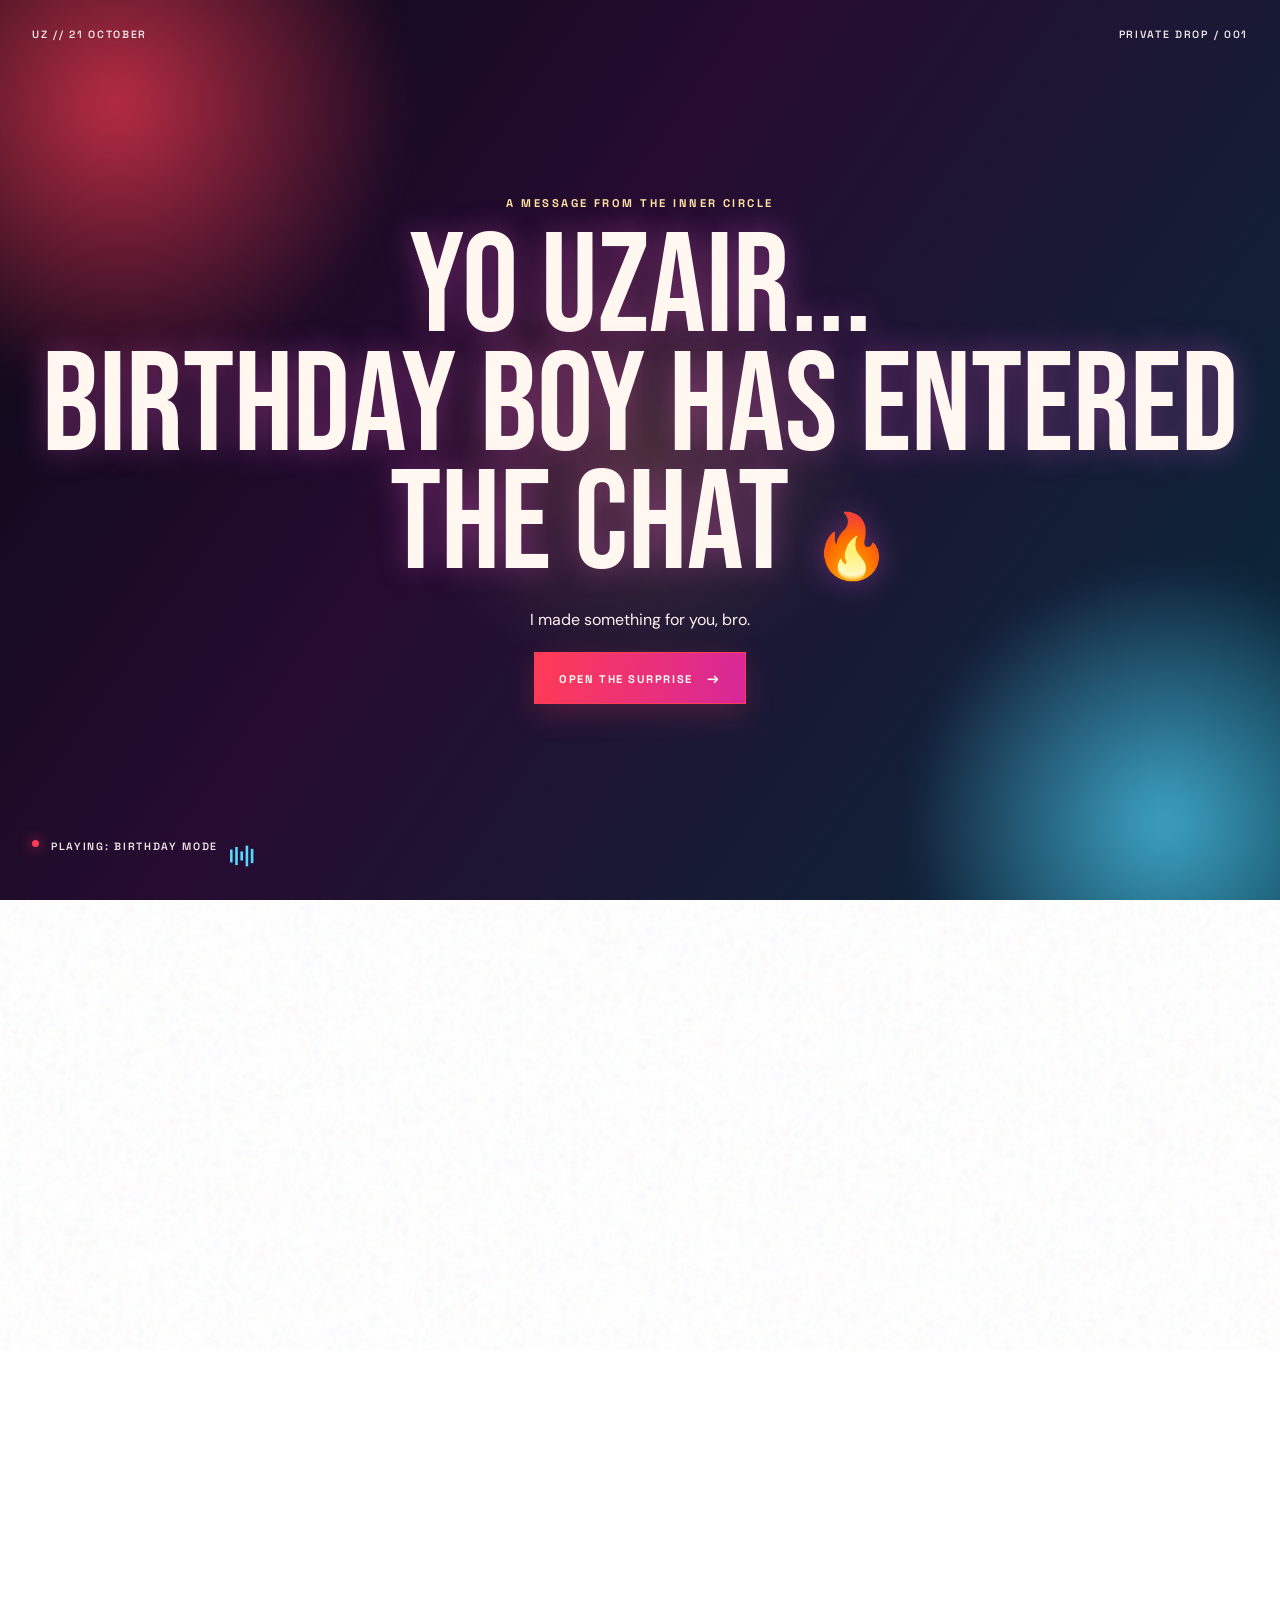
==== index.html @ afe07622 "Add files via upload" ====
<!doctype html>
<html lang="en">
<head>
  <meta charset="UTF-8" />
  <meta name="viewport" content="width=device-width, initial-scale=1.0" />
  <meta name="theme-color" content="#09090b" />
  <meta name="description" content="A cinematic birthday surprise for Uzair, made by his bro." />
  <title>UZair // Birthday Mode</title>
  <link rel="preconnect" href="https://fonts.googleapis.com" />
  <link rel="preconnect" href="https://fonts.gstatic.com" crossorigin />
  <link href="https://fonts.googleapis.com/css2?family=Bebas+Neue&family=DM+Sans:wght@400;500;700&family=Space+Grotesk:wght@500;600;700&display=swap" rel="stylesheet" />
  <link rel="stylesheet" href="style.css" />
  <script src="script.js" defer></script>
</head>
<body>
  <div class="grain" aria-hidden="true"></div>
  <div class="cursor-glow" aria-hidden="true"></div>

  <div class="opening" id="opening" role="dialog" aria-label="Birthday surprise intro">
    <div class="opening-bg"></div>
    <div class="opening-top"><span>UZ // 21 OCTOBER</span><span>PRIVATE DROP / 001</span></div>
    <div class="opening-content">
      <p class="eyebrow reveal-in">A MESSAGE FROM THE INNER CIRCLE</p>
      <div class="opening-copy">
        <p class="intro-line" id="introLine">YO UZAIR...</p>
        <p class="intro-line hidden-intro" id="introLineTwo">BIRTHDAY BOY HAS ENTERED THE CHAT <span>🔥</span></p>
        <p class="intro-sub hidden-intro" id="introSub">I made something for you, bro.</p>
      </div>
      <button class="primary-button hidden-intro" id="openSurprise">OPEN THE SURPRISE <span>→</span></button>
    </div>
    <div class="opening-player"><span class="player-dot"></span><span>PLAYING: BIRTHDAY MODE</span><span class="equalizer mini" aria-hidden="true"><i></i><i></i><i></i><i></i><i></i></span></div>
  </div>

  <main class="site-shell" id="mainContent" aria-hidden="true">
    <nav class="nav container">
      <a class="wordmark" href="#top">UZ<span>.</span></a>
      <div class="nav-meta"><span class="status-dot"></span> BIRTHDAY MODE <span class="nav-divider"></span> 21 OCTOBER</div>
      <button class="nav-jump" data-scroll="#music" aria-label="Jump to music player">LISTEN <span>↘</span></button>
    </nav>

    <header class="hero container" id="top">
      <div class="hero-copy reveal">
        <p class="eyebrow">THE MAIN CHARACTER'S DAY / 21 OCTOBER</p>
        <h1>HAPPY BIRTHDAY,<br /><em>UZAIR</em> <span>🥂🔥</span></h1>
        <p class="hero-sub">Another year older... but still the same <strong>pagal bro</strong> 😂</p>
        <div class="hero-actions">
          <button class="primary-button" id="turnUp">TURN UP THE VOLUME <span>↗</span></button>
          <span class="micro-copy">Press play. Volume up. Regrets down.</span>
        </div>
      </div>
      <div class="hero-stage reveal reveal-delay" aria-label="Animated birthday cake">
        <div class="stage-ring ring-one"></div><div class="stage-ring ring-two"></div>
        <div class="stage-label">BIRTHDAY<br />BOY<br /><span>///</span></div>
        <div class="cake-wrap">
          <div class="flame flame-a"></div><div class="flame flame-b"></div><div class="flame flame-c"></div>
          <div class="candle candle-a"></div><div class="candle candle-b"></div><div class="candle candle-c"></div>
          <div class="cake-top"></div><div class="cake-icing"></div><div class="cake-body"><span></span><span></span><span></span></div><div class="cake-plate"></div>
        </div>
        <div class="spark spark-one">✦</div><div class="spark spark-two">✦</div><div class="spark spark-three">✦</div>
      </div>
    </header>

    <section class="section player-section container" id="music">
      <div class="section-kicker reveal"><span>01</span><span>UZAIR'S WORLD</span><span class="rule"></span><span>NOW PLAYING</span></div>
      <div class="player glass reveal reveal-delay">
        <div class="album-art"><div class="album-grid"></div><span>UZ</span><small>BDAY / 001</small></div>
        <div class="track-info"><p class="track-status"><span class="status-dot"></span> NOW PLAYING</p><h2 id="trackTitle">Birthday Mode <span>🔥</span></h2><p>for the loudest bro in the room</p><div class="progress-row"><span id="currentTime">0:00</span><input id="progress" type="range" min="0" max="100" value="0" aria-label="Song progress" /><span id="duration">0:00</span></div></div>
        <div class="player-controls"><button class="round-button" id="playButton" aria-label="Play birthday music">▶</button><button class="icon-button" id="muteButton" aria-label="Mute music">VOL</button><div class="equalizer" id="equalizer" aria-hidden="true"><i></i><i></i><i></i><i></i><i></i><i></i><i></i></div></div>
      </div>
      <label class="track-picker reveal" for="trackSelect">SELECT TRACK <select id="trackSelect"><option value="birthday.mp3">Birthday Mode 🔥</option><option value="track-1.mp3">52 Bars</option><option value="track-2.mp3">Wavy</option><option value="track-3.mp3">Jackpot</option><option value="track-4.mp3">Arhe So Jhde</option></select></label>
      <p class="player-note reveal">Bro has two moods: music ON and music LOUDER. 😂</p>
      <audio id="birthdayAudio" preload="metadata"><source src="assets/birthday.mp3" type="audio/mpeg" /></audio>
    </section>

    <section class="section archives-section container" id="archives">
      <div class="section-heading reveal"><div><p class="eyebrow">THE PHOTO DUMP / NO CONTEXT REQUIRED</p><h2>THE BRO ARCHIVES <span>📸</span></h2></div><p class="section-note">Six frames. A suspicious amount of evidence.</p></div>
      <div class="archive-grid">
        <figure class="memory-card reveal"><img src="assets/797887210_1075705141990475_1536160417823466040_n.jpg" alt="Uzair memory photo 1" /><figcaption><span>01</span>Certified Bakchodi 😂</figcaption></figure>
        <figure class="memory-card reveal reveal-delay"><img src="assets/811056234_834470816424884_3466537040000252427_n.jpg" alt="Uzair memory photo 2" /><figcaption><span>02</span>Bro thought this was a good idea 💀</figcaption></figure>
        <figure class="memory-card reveal"><img src="assets/811615844_1088330470822394_4757257316403194110_n.jpg" alt="Uzair memory photo 3" /><figcaption><span>03</span>The memories nobody needs to know about.</figcaption></figure>
        <figure class="memory-card reveal reveal-delay"><img src="assets/813633854_28337633935900832_3315130323208389728_n.jpg" alt="Uzair memory photo 4" /><figcaption><span>04</span>Same idiots, different day.</figcaption></figure>
        <figure class="memory-card reveal"><img src="assets/815037928_2015166029137957_7715391470375047494_n.jpg" alt="Uzair memory photo 5" /><figcaption><span>05</span>Too much madness in one picture 🔥</figcaption></figure>
        <figure class="memory-card reveal reveal-delay"><img src="assets/817985139_28220208137589061_4408909526905555126_n.jpg" alt="Uzair memory photo 6" /><figcaption><span>06</span>One for the archives.</figcaption></figure>
      </div>
    </section>

    <section class="section message-section container">
      <div class="message-mark">“</div><div class="message-copy reveal"><p class="eyebrow">FROM THE OTHER IDIOT</p><h2>A MESSAGE<br /><em>FROM YOUR BRO</em></h2><div class="typewriter" id="typewriter" aria-live="polite"></div><p class="signature">— your bro, always ❤️🔥</p></div>
    </section>

    <section class="section starter-section container">
      <div class="section-heading reveal"><div><p class="eyebrow">LOADING PERSONALITY PROFILE...</p><h2>UZAIR STARTER PACK <span>💀</span></h2></div><p class="section-note">Tap the cards. We ran the diagnostics.</p></div>
      <div class="starter-grid">
        <button class="starter-card reveal" data-card-message="The aux is legally his now."><span>🎧</span><strong>Music 24/7</strong><small>tap for diagnosis</small></button>
        <button class="starter-card reveal reveal-delay" data-card-message="No situation has ever been too serious."><span>😂</span><strong>Unlimited Bakchodi</strong><small>tap for diagnosis</small></button>
        <button class="starter-card reveal" data-card-message="Certified main character behaviour."><span>🔥</span><strong>Aujla Mode Activated</strong><small>tap for diagnosis</small></button>
        <button class="starter-card reveal reveal-delay" data-card-message="Chill is currently unavailable."><span>😎</span><strong>Zero Chill</strong><small>tap for diagnosis</small></button>
        <button class="starter-card reveal" data-card-message="A balanced diet is a future problem."><span>🍕</span><strong>Food = Priority</strong><small>tap for diagnosis</small></button>
        <button class="starter-card reveal reveal-delay" data-card-message="Feature not found. Try again never."><span>💀</span><strong>Common Sense = Optional</strong><small>tap for diagnosis</small></button>
      </div>
      <div class="diagnostic" id="diagnostic">SELECT A TRAIT TO RUN DIAGNOSTICS <span>↗</span></div>
    </section>

    <section class="section timeline-section container">
      <div class="section-heading reveal"><div><p class="eyebrow">THE UNOFFICIAL DOCUMENTARY</p><h2>FROM DAY ONE<br /><em>TO FOREVER</em> 🤝</h2></div></div>
      <div class="timeline">
        <article class="timeline-item reveal"><span class="timeline-number">01</span><div><p>DAY ONE</p><h3>How this madness started...</h3></div></article>
        <article class="timeline-item reveal"><span class="timeline-number">02</span><div><p>THE FIRST CRAZY MEMORY</p><h3>Things were never normal after this.</h3></div></article>
        <article class="timeline-item reveal"><span class="timeline-number">03</span><div><p>THE LEGENDARY MOMENTS</p><h3>Too many to count.</h3></div></article>
        <article class="timeline-item reveal"><span class="timeline-number">04</span><div><p>THE BRO CODE</p><h3>Trust. Loyalty. Bakchodi.</h3></div></article>
        <article class="timeline-item timeline-today reveal"><span class="timeline-number">05</span><div><p>TODAY / 21 OCTOBER</p><h3>HAPPY BIRTHDAY UZAIR 🎂🔥</h3></div></article>
      </div>
    </section>

    <section class="secret-section container reveal"><div class="secret-copy"><p class="eyebrow">CLASSIFIED / FOR UZAIR ONLY</p><h2>Bro... there's<br /><em>one more thing</em> 👀</h2><button class="outline-button" id="secretButton">UNLOCK THE FILE <span>→</span></button></div><div class="secret-stamp">TOP<br />SECRET</div></section>

    <section class="section final-section container" id="finale">
      <p class="eyebrow reveal">THE LAST TRACK / MAKE IT COUNT</p><h2 class="reveal">MAKE A WISH,<br /><em>BRO</em> 🎂</h2>
      <div class="final-cake-area reveal reveal-delay"><div class="final-cake"><div class="final-flames"><i></i><i></i><i></i></div><div class="final-candles"><i></i><i></i><i></i></div><div class="icing-line"></div><div class="final-cake-body"></div><div class="final-plate"></div></div></div>
      <button class="primary-button blow-button reveal" id="blowButton">BLOW OUT THE CANDLES <span>🕯️</span></button>
      <div class="final-message" id="finalMessage"><p class="eyebrow">THE FINAL VERDICT IS IN</p><h3>HAPPY BIRTHDAY UZAIR <span>🔥🥂</span></h3><p>STAY REAL. STAY CRAZY. KEEP WINNING. 🤝</p><small>— FROM YOUR BRO ❤️</small></div>
    </section>

    <footer class="footer container"><span>MADE WITH MAXIMUM BRO-CODE ENERGY</span><span>UZ // 2026</span></footer>
  </main>

  <div class="secret-modal" id="secretModal" aria-hidden="true"><div class="modal-panel"><button class="modal-close" id="closeModal" aria-label="Close">×</button><p class="eyebrow">MESSAGE DECRYPTED</p><h2>NO MATTER HOW OLD WE GET...</h2><h3>THE BAKCHODI IS NEVER ENDING. 😂🔥</h3><p>HAPPY BIRTHDAY, UZAIR ❤️</p></div></div>
  <div class="toast" id="toast" role="status"></div>
</body>
</html>
---- style.css ----
.site-shell{visibility:hidden}.site-shell.is-live{visibility:visible}.reveal{opacity:0;transform:translateY(28px);transition:opacity .8s,transform .8s}.reveal.in-view{opacity:1;transform:none}.reveal-delay{transition-delay:.16s}
:root{--bg:#09090f;--panel:rgba(20,18,31,.72);--ink:#fff7f0;--muted:#b9afbc;--red:#ff3b55;--pink:#ff5fd7;--cyan:#53d8ff;--gold:#ffc857;--line:rgba(255,255,255,.16);--display:'Bebas Neue',Impact,sans-serif;--wide:'Space Grotesk',Arial,sans-serif;--sans:'DM Sans',Arial,sans-serif}*{box-sizing:border-box}html{scroll-behavior:smooth}body{margin:0;min-height:100vh;overflow-x:hidden;color:var(--ink);font-family:var(--sans);line-height:1.5;background:radial-gradient(circle at 8% 12%,rgba(255,59,85,.42),transparent 25%),radial-gradient(circle at 88% 10%,rgba(83,216,255,.34),transparent 24%),radial-gradient(circle at 75% 58%,rgba(255,95,215,.28),transparent 25%),radial-gradient(circle at 20% 88%,rgba(255,200,87,.22),transparent 23%),linear-gradient(125deg,#080812,#170b20 42%,#061a27 100%);background-attachment:fixed}body:after{content:"";position:fixed;inset:0;z-index:-1;pointer-events:none;background:linear-gradient(115deg,transparent 0 35%,rgba(255,255,255,.025) 35.1% 35.3%,transparent 35.4% 68%,rgba(255,255,255,.03) 68.1% 68.3%,transparent 68.4%);mix-blend-mode:screen}.grain{position:fixed;inset:-50%;z-index:30;pointer-events:none;opacity:.06;background-image:url("data:image/svg+xml,%3Csvg xmlns='http://www.w3.org/2000/svg' viewBox='0 0 180 180'%3E%3Cfilter id='n'%3E%3CfeTurbulence baseFrequency='.9' numOctaves='4' stitchTiles='stitch'/%3E%3C/filter%3E%3Crect width='100%25' height='100%25' filter='url(%23n)'/%3E%3C/svg%3E");animation:grain .2s steps(2) infinite}.cursor-glow{position:fixed;z-index:0;width:280px;height:280px;border-radius:50%;pointer-events:none;transform:translate(-50%,-50%);background:rgba(255,59,85,.14);filter:blur(65px)}a{color:inherit;text-decoration:none}button{font:inherit;color:inherit;cursor:pointer}.container{width:min(1160px,calc(100% - 64px));margin:auto}.opening{position:fixed;inset:0;z-index:100;display:grid;place-items:center;overflow:hidden;background:linear-gradient(125deg,#090914,#260c31 42%,#062b3b)}.opening:before,.opening:after{content:"";position:absolute;border-radius:50%;filter:blur(15px);opacity:.7}.opening:before{width:48vw;height:48vw;left:-15vw;top:-16vw;background:radial-gradient(circle,#ff3b55,transparent 68%);animation:drift 7s ease-in-out infinite alternate}.opening:after{width:42vw;height:42vw;right:-12vw;bottom:-15vw;background:radial-gradient(circle,#53d8ff,transparent 68%);animation:drift 9s ease-in-out infinite alternate-reverse}.opening-bg{position:absolute;inset:0;background:radial-gradient(circle at center,rgba(255,200,87,.16),transparent 30%);animation:breathe 5s ease-in-out infinite}.opening.is-hidden{opacity:0;visibility:hidden;pointer-events:none;transition:.9s}.opening-top,.opening-player{position:absolute;left:32px;right:32px;display:flex;justify-content:space-between;color:#eee5e7;font:600 .66rem var(--wide);letter-spacing:.16em}.opening-top{top:28px}.opening-player{bottom:28px;justify-content:flex-start;gap:12px}.opening-content{position:relative;z-index:1;text-align:center}.eyebrow{margin:0 0 20px;color:#ffd5df;font:700 .7rem var(--wide);letter-spacing:.22em}.opening-content .eyebrow{color:#ffe1a3}.opening-copy{min-height:155px}.intro-line{margin:0;font:clamp(3.7rem,11vw,9.5rem)/.84 var(--display);text-shadow:0 0 30px rgba(255,95,215,.35)}.intro-line span{font:normal .45em var(--sans)}.intro-sub{margin:20px 0;color:#fff1f1}.hidden-intro{opacity:0;transform:translateY(15px);pointer-events:none}.hidden-intro.show{opacity:1;transform:none;pointer-events:auto;transition:.8s}.primary-button,.outline-button{border:1px solid var(--red);background:linear-gradient(100deg,var(--red),#d72799);padding:16px 24px;font:700 .7rem var(--wide);letter-spacing:.14em;transition:.3s;box-shadow:0 9px 30px rgba(255,59,85,.22)}.primary-button:hover,.outline-button:hover{transform:translateY(-3px);box-shadow:0 15px 40px rgba(255,95,215,.3);filter:saturate(1.2)}.outline-button{background:transparent}.primary-button span,.outline-button span{margin-left:10px;font-size:1.3em}.site-shell{opacity:0;transform:translateY(18px);transition:.9s}.site-shell.is-live{opacity:1;transform:none}.nav{height:92px;display:flex;align-items:center;justify-content:space-between;border-bottom:1px solid var(--line);position:relative;z-index:2}.wordmark{font:3rem var(--display)}.wordmark span,.hero h1 em,.message-copy em,.timeline-section em,.final-section em,.secret-copy em{color:var(--red)}.nav-meta,.nav-jump{border:0;background:none;color:#ddd3db;font:600 .65rem var(--wide);letter-spacing:.17em}.nav-meta{display:flex;align-items:center;gap:10px}.nav-divider{width:1px;height:16px;background:var(--line)}.status-dot,.player-dot{display:inline-block;width:7px;height:7px;border-radius:50%;background:var(--red);box-shadow:0 0 13px var(--red);animation:pulse 1.4s infinite}.hero{min-height:640px;display:grid;grid-template-columns:1.1fr .9fr;align-items:center;gap:30px;padding:86px 0}.hero h1{margin:0;font:clamp(4.4rem,9.6vw,9rem)/.78 var(--display)}.hero h1 span{font:1.4rem var(--sans);vertical-align:top}.hero-sub{margin:32px 0;color:#eee0e5;font-size:1.15rem}.hero-actions{display:flex;align-items:center;gap:18px}.micro-copy,.section-note{color:var(--muted);font-size:.76rem}.hero-stage{height:480px;position:relative;display:grid;place-items:center}.stage-ring{position:absolute;border:1px solid rgba(83,216,255,.5);border-radius:50%;animation:spin 18s linear infinite}.ring-one{width:355px;height:355px;border-left-color:transparent}.ring-two{width:455px;height:455px;border-right-color:transparent;opacity:.5;animation-direction:reverse}.stage-label{position:absolute;left:4%;top:28%;font:700 .68rem/1.5 var(--wide);letter-spacing:.18em;color:#e5d7e3}.stage-label span{color:var(--gold)}.cake-wrap{position:relative;width:230px;height:220px;filter:drop-shadow(0 20px 20px rgba(0,0,0,.45));animation:float 4s ease-in-out infinite}.cake-top{position:absolute;width:190px;height:48px;left:20px;top:77px;background:#fff0df;border-radius:50%;box-shadow:inset 0 -10px var(--pink)}.cake-icing{position:absolute;width:190px;height:30px;left:20px;top:88px;border-radius:0 0 40% 40%;background:var(--red);z-index:2}.cake-body{position:absolute;width:182px;height:70px;left:24px;top:101px;background:linear-gradient(90deg,#4a1114,#d12d5b,#4a1114);z-index:1;border-radius:0 0 22px 22px}.cake-body span{display:inline-block;width:5px;height:16px;background:var(--gold);margin:28px 25px 0 18px;border-radius:5px}.cake-plate{position:absolute;width:220px;height:20px;left:5px;top:162px;background:#e8d7e0;border-radius:50%;box-shadow:0 7px #625753}.candle{position:absolute;width:8px;height:42px;top:45px;background:#eee0d5;z-index:3}.candle-a{left:74px}.candle-b{left:111px;height:53px;top:35px}.candle-c{left:148px}.flame{position:absolute;width:11px;height:19px;background:var(--gold);border-radius:65% 35% 60% 40%;top:22px;z-index:4;box-shadow:0 0 18px var(--gold);animation:flicker .5s infinite alternate}.flame-a{left:72px}.flame-b{left:109px;top:12px}.flame-c{left:146px}.spark{color:var(--cyan);position:absolute;font-size:1.4rem;animation:sparkle 2s infinite}.spark-one{top:16%;right:12%}.spark-two{bottom:25%;right:10%}.spark-three{top:30%;left:15%}.section{padding:88px 0}.section-kicker{display:flex;align-items:center;gap:16px;color:#d8cbd4;font:600 .65rem var(--wide);letter-spacing:.17em;margin-bottom:20px}.section-kicker>span:first-child{color:var(--gold)}.rule{width:65px;height:1px;background:var(--line)}.glass{background:var(--panel);border:1px solid var(--line);backdrop-filter:blur(18px)}.player{display:grid;grid-template-columns:125px 1fr auto;align-items:center;gap:27px;padding:20px}.album-art{aspect-ratio:1;display:grid;place-items:center;position:relative;overflow:hidden;background:linear-gradient(145deg,#ff3b55,#45164f 55%,#53d8ff)}.album-art:after{content:"";position:absolute;inset:15px;border:1px solid #fff;transform:rotate(45deg);opacity:.5}.album-art span{position:relative;z-index:1;font:4rem var(--display)}.album-art small{position:absolute;bottom:10px;left:10px;font:600 .55rem var(--wide)}.track-status{display:flex;gap:9px;align-items:center;color:#e4d5dd;font:600 .65rem var(--wide);letter-spacing:.17em}.track-info h2{margin:0;font:2rem var(--wide)}.track-info>p:not(.track-status){color:var(--muted);margin:4px 0 22px}.progress-row{display:flex;align-items:center;gap:12px;color:#c5b9c0;font-size:.7rem}.progress-row input{width:100%;accent-color:var(--red)}.player-controls{display:flex;align-items:center;gap:14px}.round-button{width:55px;height:55px;border:0;border-radius:50%;background:var(--ink);color:var(--bg);font-size:1.1rem}.icon-button{border:0;background:none;font:600 .6rem var(--wide);letter-spacing:.12em}.equalizer{display:flex;align-items:center;gap:4px;height:32px}.equalizer i{width:4px;height:60%;background:var(--cyan);animation:bars .8s ease-in-out infinite alternate}.equalizer i:nth-child(2){height:90%;animation-delay:-.2s}.equalizer i:nth-child(3){height:45%;animation-delay:-.5s}.equalizer i:nth-child(4){height:100%;animation-delay:-.1s}.equalizer i:nth-child(5){height:70%;animation-delay:-.4s}.equalizer.paused i{animation-play-state:paused}.mini{transform:scale(.65);transform-origin:left}.player-note{text-align:right;color:var(--muted);font-size:.85rem}.section-heading{display:flex;justify-content:space-between;align-items:end;gap:30px;margin-bottom:38px}.section-heading h2,.message-copy h2,.final-section>h2,.secret-copy h2{margin:0;font:clamp(3.5rem,7vw,6.5rem)/.8 var(--display)}.archive-grid{display:grid;grid-template-columns:repeat(3,1fr);gap:18px}.memory-card{margin:0;overflow:hidden;background:rgba(13,12,18,.7);border:1px solid var(--line)}.memory-card:nth-child(2),.memory-card:nth-child(5){transform:translateY(30px)}.memory-card img{display:block;width:100%;aspect-ratio:1.18;object-fit:cover;transition:.6s}.memory-card:hover img{transform:scale(1.08);filter:saturate(1.4)}.memory-card:hover{box-shadow:0 0 30px rgba(255,59,85,.25)}.memory-card figcaption{display:flex;gap:13px;padding:15px 16px;font-size:.78rem}.memory-card figcaption span{color:var(--gold);font:600 .65rem var(--wide)}.message-section{display:grid;grid-template-columns:180px 1fr;gap:30px;border-top:1px solid var(--line)}.message-mark{font:13rem Georgia;color:var(--pink);line-height:.6}.message-copy{max-width:750px}.typewriter{min-height:170px;margin-top:38px;font:1.12rem/1.8 var(--wide);color:#efe2e8}.type-line{display:block;opacity:0;animation:lineIn .8s forwards}.signature{color:var(--gold);font:600 .7rem var(--wide);letter-spacing:.16em}.starter-grid{display:grid;grid-template-columns:repeat(3,1fr);gap:12px}.starter-card{min-height:145px;padding:27px 25px;border:1px solid var(--line);background:rgba(20,17,30,.7);text-align:left;transition:.3s}.starter-card:hover,.starter-card.active{border-color:var(--cyan);transform:translateY(-5px);background:rgba(35,19,45,.9)}.starter-card span{display:block;font-size:1.8rem}.starter-card strong{display:block;margin-top:15px;font:1rem var(--wide)}.starter-card small{display:block;margin-top:10px;color:var(--muted);font-size:.65rem}.diagnostic{display:flex;justify-content:space-between;margin-top:14px;padding:15px;border:1px solid var(--line);color:var(--muted);font:600 .65rem var(--wide);letter-spacing:.15em}.diagnostic.is-active{border-color:var(--cyan);color:var(--cyan)}.timeline{border-left:1px solid var(--pink);margin:50px 0 0 70px}.timeline-item{min-height:110px;padding:0 0 45px 55px;position:relative}.timeline-item:before{content:"";position:absolute;left:-5px;top:3px;width:10px;height:10px;border-radius:50%;background:var(--gold);box-shadow:0 0 16px var(--gold)}.timeline-number{position:absolute;left:-70px;top:-3px;color:var(--pink);font:1.3rem var(--display)}.timeline-item p{margin:0 0 8px;color:#d8cbd4;font:600 .65rem var(--wide);letter-spacing:.17em}.timeline-item h3{margin:0;font:1.35rem var(--wide);font-weight:500}.timeline-today h3{color:var(--gold)}.secret-section{min-height:330px;padding:55px 60px;display:flex;align-items:center;justify-content:space-between;position:relative;overflow:hidden;border:1px solid var(--line);background:radial-gradient(circle at 80%,rgba(83,216,255,.22),transparent 35%),linear-gradient(120deg,rgba(40,15,32,.9),rgba(10,30,42,.9))}.secret-copy h2{margin-bottom:35px}.secret-stamp{padding:19px;border:1px solid var(--gold);color:var(--gold);font:1.5rem var(--display);letter-spacing:.12em;transform:rotate(-14deg)}.final-section{text-align:center;padding-bottom:100px}.final-section>h2{margin-bottom:35px}.final-cake-area{height:260px;display:grid;place-items:center}.final-cake{width:220px;height:160px;position:relative;animation:float 3.5s ease-in-out infinite}.final-cake-body{position:absolute;bottom:30px;left:16px;width:188px;height:85px;background:linear-gradient(100deg,#541418,#d32e62,#541418);border-radius:0 0 22px 22px}.icing-line{position:absolute;z-index:1;bottom:92px;left:10px;width:200px;height:33px;border-radius:50%;background:#f0e1d6;box-shadow:inset 0 -8px var(--cyan)}.final-plate{position:absolute;bottom:18px;left:0;width:220px;height:22px;border-radius:50%;background:#d3c6be;box-shadow:0 6px #5a4b47}.final-candles{position:absolute;z-index:2;bottom:119px;left:0;right:0;display:flex;justify-content:center;gap:37px}.final-candles i{height:50px;width:8px;background:#f2e6dc}.final-flames{position:absolute;z-index:3;bottom:162px;left:0;right:0;display:flex;justify-content:center;gap:35px}.final-flames i{width:13px;height:23px;background:var(--gold);border-radius:60%;box-shadow:0 0 20px var(--gold);animation:flicker .5s infinite alternate}.final-section.blown .final-flames{opacity:0;transform:translateY(-20px);transition:.4s}.final-message{height:0;overflow:hidden;opacity:0;transform:translateY(20px);transition:1s}.final-message.is-visible{height:auto;margin-top:50px;opacity:1;transform:none}.final-message h3{margin:10px 0;font:clamp(2.5rem,7vw,6rem) var(--display)}.final-message>p{font:700 .75rem var(--wide);letter-spacing:.18em}.final-message small{color:var(--pink)}.footer{display:flex;justify-content:space-between;padding:25px 0 35px;border-top:1px solid var(--line);color:var(--muted);font:600 .6rem var(--wide);letter-spacing:.16em}.secret-modal{position:fixed;inset:0;z-index:80;display:grid;place-items:center;padding:30px;background:rgba(4,3,12,.92);opacity:0;visibility:hidden;transition:.5s}.secret-modal.is-open{opacity:1;visibility:visible}.modal-panel{position:relative;width:min(640px,100%);padding:70px 50px;text-align:center;border:1px solid var(--cyan);background:linear-gradient(145deg,#2c102b,#082c3a);box-shadow:0 0 80px rgba(83,216,255,.2)}.modal-close{position:absolute;top:14px;right:18px;border:0;background:none;font-size:2rem}.modal-panel h2{margin:30px 0 18px;font:clamp(2.5rem,6vw,5rem)/.9 var(--display)}.modal-panel h3{color:var(--gold);font:1.35rem var(--wide)}.toast{position:fixed;bottom:25px;left:50%;z-index:90;padding:11px 16px;background:var(--red);font:600 .7rem var(--wide);opacity:0;transform:translate(-50%,20px);transition:.3s}.toast.show{opacity:1;transform:translate(-50%,0)}.confetti-piece{position:fixed;top:-20px;z-index:99;width:8px;height:15px;animation:confettiFall 2.7s ease-in forwards}.balloon{position:fixed;bottom:-100px;z-index:40;width:35px;height:45px;border-radius:50%;animation:balloonRise 4s ease-out forwards}@keyframes grain{to{transform:translate(-2%,-2%)}}@keyframes drift{to{transform:translate(35px,25px) scale(1.1)}}@keyframes breathe{50%{transform:scale(1.1);opacity:.75}}@keyframes bars{to{transform:scaleY(.3)}}@keyframes pulse{50%{opacity:.35}}@keyframes spin{to{transform:rotate(360deg)}}@keyframes float{50%{transform:translateY(-11px) rotate(1deg)}}@keyframes flicker{to{transform:scale(1.15) translateY(-2px)}}@keyframes sparkle{50%{transform:scale(.5) rotate(90deg);opacity:.4}}@keyframes lineIn{to{opacity:1}}@keyframes confettiFall{to{transform:translate3d(var(--x),110vh,0) rotate(720deg);opacity:0}}@keyframes balloonRise{to{transform:translateY(-125vh) rotate(14deg);opacity:0}}@media(max-width:800px){.container{width:min(100% - 36px,600px)}.nav{height:72px}.nav-meta{display:none}.hero{display:block;padding:70px 0 40px}.hero h1{font-size:clamp(4.4rem,18vw,7rem)}.hero-stage{height:390px}.ring-two{width:330px;height:330px}.ring-one{width:270px;height:270px}.hero-actions{align-items:flex-start;flex-direction:column}.section{padding:65px 0}.player{grid-template-columns:82px 1fr;gap:16px;padding:14px}.album-art span{font-size:2.4rem}.track-info h2{font-size:1.35rem}.player-controls{grid-column:1/-1;justify-content:space-between}.archive-grid{grid-template-columns:repeat(2,1fr);gap:11px}.memory-card:nth-child(2),.memory-card:nth-child(5){transform:none}.section-heading{display:block}.section-note{margin-top:14px}.message-section{grid-template-columns:1fr;gap:0}.message-mark{height:70px;font-size:9rem}.message-copy h2{font-size:4rem}.typewriter{font-size:1rem}.starter-grid{grid-template-columns:repeat(2,1fr)}.starter-card{padding:18px 15px}.timeline{margin-left:48px}.timeline-item{padding-left:32px}.secret-section{padding:38px 25px;min-height:400px;display:block}.secret-stamp{position:absolute;right:22px;bottom:38px}.final-section>h2{font-size:4.8rem}.footer{font-size:.5rem}}@media(max-width:430px){.opening-top,.opening-player{left:18px;right:18px;font-size:.52rem}.opening-top span:last-child{display:none}.intro-line{font-size:4rem}.archive-grid{grid-template-columns:1fr}.message-copy h2,.section-heading h2{font-size:3.8rem}.final-section>h2{font-size:4rem}}
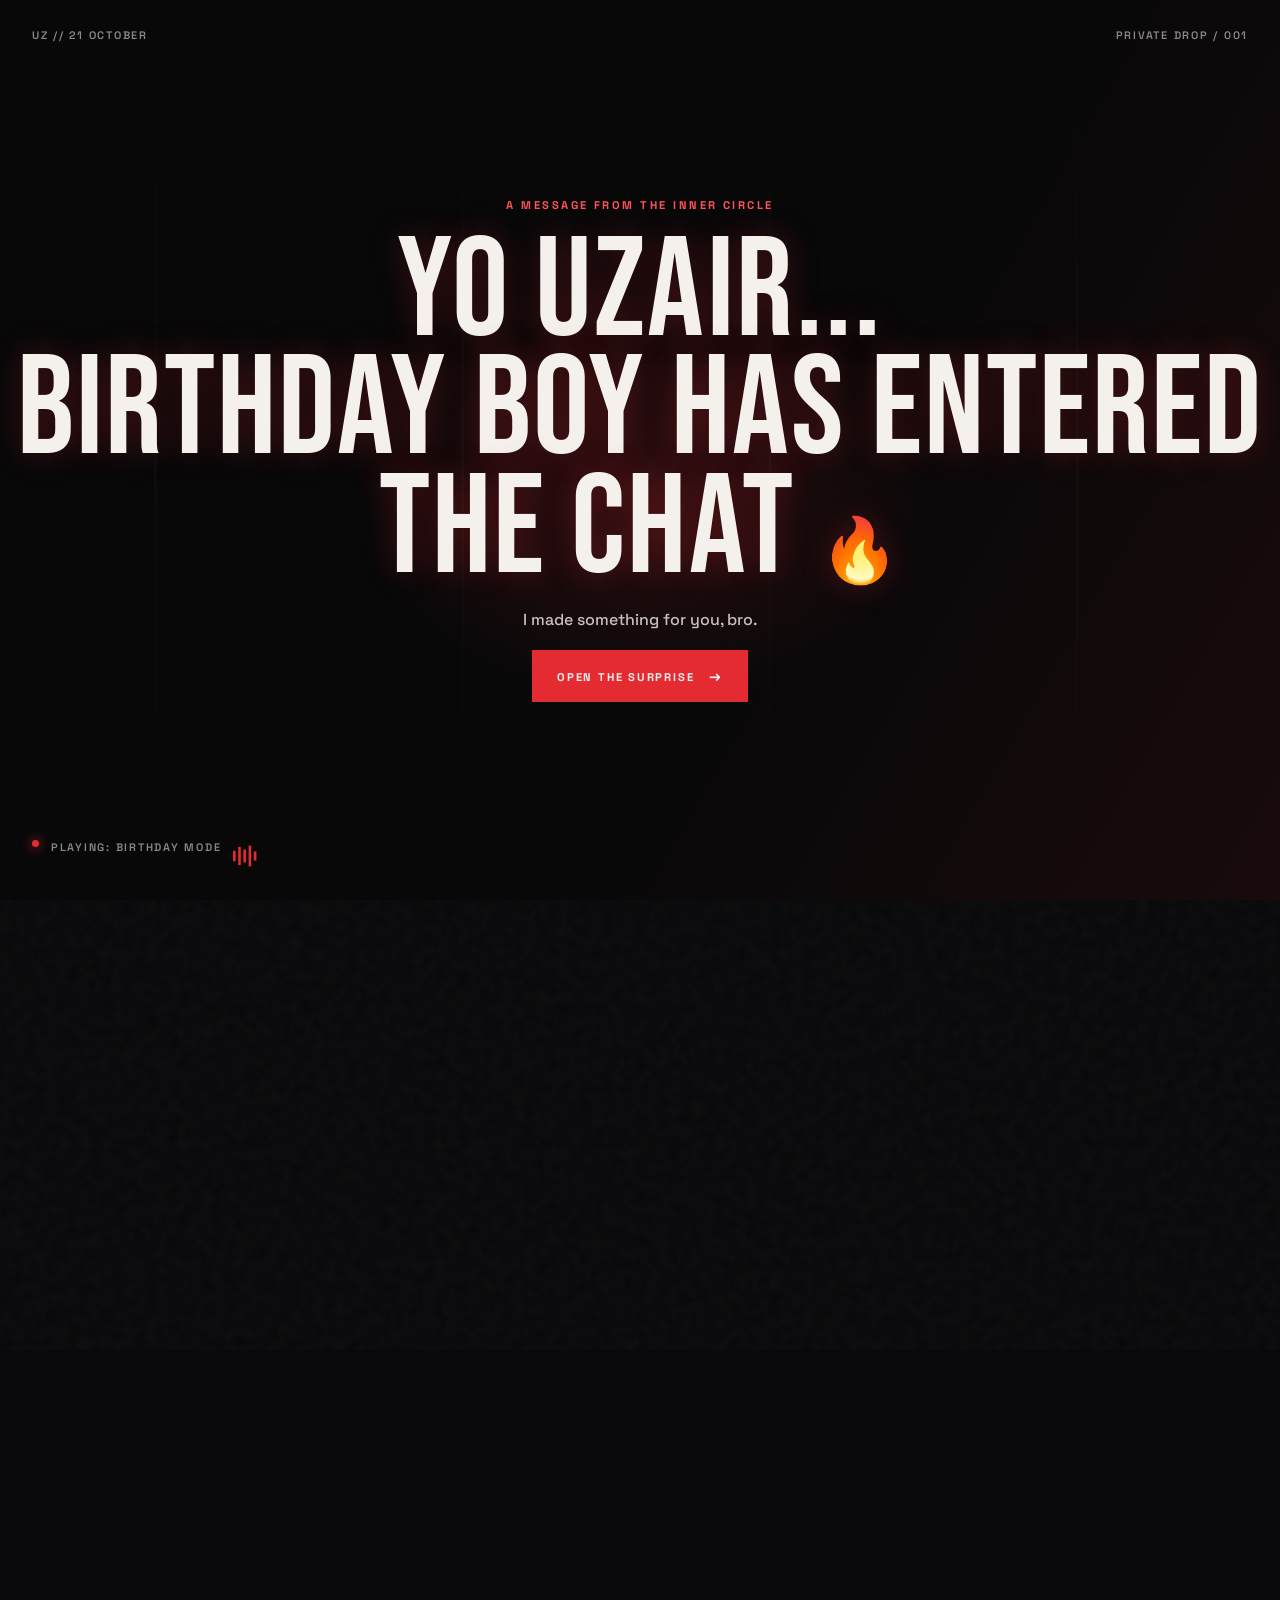
==== commit 0e53eaae: "Add files via upload" ====
--- a/index.html
+++ b/index.html
@@ -63,13 +63,29 @@
     <section class="section player-section container" id="music">
       <div class="section-kicker reveal"><span>01</span><span>UZAIR'S WORLD</span><span class="rule"></span><span>NOW PLAYING</span></div>
       <div class="player glass reveal reveal-delay">
-        <div class="album-art"><div class="album-grid"></div><span>UZ</span><small>BDAY / 001</small></div>
-        <div class="track-info"><p class="track-status"><span class="status-dot"></span> NOW PLAYING</p><h2 id="trackTitle">Birthday Mode <span>🔥</span></h2><p>for the loudest bro in the room</p><div class="progress-row"><span id="currentTime">0:00</span><input id="progress" type="range" min="0" max="100" value="0" aria-label="Song progress" /><span id="duration">0:00</span></div></div>
-        <div class="player-controls"><button class="round-button" id="playButton" aria-label="Play birthday music">▶</button><button class="icon-button" id="muteButton" aria-label="Mute music">VOL</button><div class="equalizer" id="equalizer" aria-hidden="true"><i></i><i></i><i></i><i></i><i></i><i></i><i></i></div></div>
+        <div class="album-art" id="albumArt" aria-label="Album cover visualizer">
+          <div class="album-disc"><span>UZ</span></div>
+          <div class="album-grid"></div>
+          <small>BDAY / 001</small>
+        </div>
+        <div class="track-info">
+          <p class="track-status"><span class="status-dot"></span> NOW PLAYING</p>
+          <div class="track-title-wrap">
+            <h2 id="trackTitle" class="track-title">Birthday Mode <span>🔥</span></h2>
+          </div>
+          <p>for the loudest bro in the room</p>
+        </div>
+        <div class="player-controls">
+          <button class="round-button" id="prevButton" aria-label="Previous song">⏮</button>
+          <button class="round-button" id="playButton" aria-label="Play birthday music">▶</button>
+          <button class="round-button" id="nextButton" aria-label="Next song">⏭</button>
+          <button class="icon-button" id="muteButton" aria-label="Mute music">VOL</button>
+          <div class="equalizer" id="equalizer" aria-hidden="true"><i></i><i></i><i></i><i></i><i></i><i></i><i></i></div>
+        </div>
       </div>
-      <label class="track-picker reveal" for="trackSelect">SELECT TRACK <select id="trackSelect"><option value="birthday.mp3">Birthday Mode 🔥</option><option value="track-1.mp3">52 Bars</option><option value="track-2.mp3">Wavy</option><option value="track-3.mp3">Jackpot</option><option value="track-4.mp3">Arhe So Jhde</option></select></label>
+      <label class="track-picker reveal" for="trackSelect">SELECT TRACK <select id="trackSelect"><option value="birthday.mp3">Track 01 - Birthday Mode 🔥</option><option value="track-1.mp3">Track 02 - track-1</option><option value="track-2.mp3">Track 03 - track-2</option><option value="track-3.mp3">Track 04 - track-3</option><option value="track-4.mp3">Track 05 - track-4</option></select></label>
       <p class="player-note reveal">Bro has two moods: music ON and music LOUDER. 😂</p>
-      <audio id="birthdayAudio" preload="metadata"><source src="assets/birthday.mp3" type="audio/mpeg" /></audio>
+      <audio id="birthdayAudio" preload="auto"><source src="assets/birthday.mp3" type="audio/mpeg" /></audio>
     </section>
 
     <section class="section archives-section container" id="archives">
--- a/style.css
+++ b/style.css
@@ -1,2 +1 @@
- .site-shell{visibility:hidden}.site-shell.is-live{visibility:visible}.reveal{opacity:0;transform:translateY(28px);transition:opacity .8s,transform .8s}.reveal.in-view{opacity:1;transform:none}.reveal-delay{transition-delay:.16s}
-:root{--bg:#09090f;--panel:rgba(20,18,31,.72);--ink:#fff7f0;--muted:#b9afbc;--red:#ff3b55;--pink:#ff5fd7;--cyan:#53d8ff;--gold:#ffc857;--line:rgba(255,255,255,.16);--display:'Bebas Neue',Impact,sans-serif;--wide:'Space Grotesk',Arial,sans-serif;--sans:'DM Sans',Arial,sans-serif}*{box-sizing:border-box}html{scroll-behavior:smooth}body{margin:0;min-height:100vh;overflow-x:hidden;color:var(--ink);font-family:var(--sans);line-height:1.5;background:radial-gradient(circle at 8% 12%,rgba(255,59,85,.42),transparent 25%),radial-gradient(circle at 88% 10%,rgba(83,216,255,.34),transparent 24%),radial-gradient(circle at 75% 58%,rgba(255,95,215,.28),transparent 25%),radial-gradient(circle at 20% 88%,rgba(255,200,87,.22),transparent 23%),linear-gradient(125deg,#080812,#170b20 42%,#061a27 100%);background-attachment:fixed}body:after{content:"";position:fixed;inset:0;z-index:-1;pointer-events:none;background:linear-gradient(115deg,transparent 0 35%,rgba(255,255,255,.025) 35.1% 35.3%,transparent 35.4% 68%,rgba(255,255,255,.03) 68.1% 68.3%,transparent 68.4%);mix-blend-mode:screen}.grain{position:fixed;inset:-50%;z-index:30;pointer-events:none;opacity:.06;background-image:url("data:image/svg+xml,%3Csvg xmlns='http://www.w3.org/2000/svg' viewBox='0 0 180 180'%3E%3Cfilter id='n'%3E%3CfeTurbulence baseFrequency='.9' numOctaves='4' stitchTiles='stitch'/%3E%3C/filter%3E%3Crect width='100%25' height='100%25' filter='url(%23n)'/%3E%3C/svg%3E");animation:grain .2s steps(2) infinite}.cursor-glow{position:fixed;z-index:0;width:280px;height:280px;border-radius:50%;pointer-events:none;transform:translate(-50%,-50%);background:rgba(255,59,85,.14);filter:blur(65px)}a{color:inherit;text-decoration:none}button{font:inherit;color:inherit;cursor:pointer}.container{width:min(1160px,calc(100% - 64px));margin:auto}.opening{position:fixed;inset:0;z-index:100;display:grid;place-items:center;overflow:hidden;background:linear-gradient(125deg,#090914,#260c31 42%,#062b3b)}.opening:before,.opening:after{content:"";position:absolute;border-radius:50%;filter:blur(15px);opacity:.7}.opening:before{width:48vw;height:48vw;left:-15vw;top:-16vw;background:radial-gradient(circle,#ff3b55,transparent 68%);animation:drift 7s ease-in-out infinite alternate}.opening:after{width:42vw;height:42vw;right:-12vw;bottom:-15vw;background:radial-gradient(circle,#53d8ff,transparent 68%);animation:drift 9s ease-in-out infinite alternate-reverse}.opening-bg{position:absolute;inset:0;background:radial-gradient(circle at center,rgba(255,200,87,.16),transparent 30%);animation:breathe 5s ease-in-out infinite}.opening.is-hidden{opacity:0;visibility:hidden;pointer-events:none;transition:.9s}.opening-top,.opening-player{position:absolute;left:32px;right:32px;display:flex;justify-content:space-between;color:#eee5e7;font:600 .66rem var(--wide);letter-spacing:.16em}.opening-top{top:28px}.opening-player{bottom:28px;justify-content:flex-start;gap:12px}.opening-content{position:relative;z-index:1;text-align:center}.eyebrow{margin:0 0 20px;color:#ffd5df;font:700 .7rem var(--wide);letter-spacing:.22em}.opening-content .eyebrow{color:#ffe1a3}.opening-copy{min-height:155px}.intro-line{margin:0;font:clamp(3.7rem,11vw,9.5rem)/.84 var(--display);text-shadow:0 0 30px rgba(255,95,215,.35)}.intro-line span{font:normal .45em var(--sans)}.intro-sub{margin:20px 0;color:#fff1f1}.hidden-intro{opacity:0;transform:translateY(15px);pointer-events:none}.hidden-intro.show{opacity:1;transform:none;pointer-events:auto;transition:.8s}.primary-button,.outline-button{border:1px solid var(--red);background:linear-gradient(100deg,var(--red),#d72799);padding:16px 24px;font:700 .7rem var(--wide);letter-spacing:.14em;transition:.3s;box-shadow:0 9px 30px rgba(255,59,85,.22)}.primary-button:hover,.outline-button:hover{transform:translateY(-3px);box-shadow:0 15px 40px rgba(255,95,215,.3);filter:saturate(1.2)}.outline-button{background:transparent}.primary-button span,.outline-button span{margin-left:10px;font-size:1.3em}.site-shell{opacity:0;transform:translateY(18px);transition:.9s}.site-shell.is-live{opacity:1;transform:none}.nav{height:92px;display:flex;align-items:center;justify-content:space-between;border-bottom:1px solid var(--line);position:relative;z-index:2}.wordmark{font:3rem var(--display)}.wordmark span,.hero h1 em,.message-copy em,.timeline-section em,.final-section em,.secret-copy em{color:var(--red)}.nav-meta,.nav-jump{border:0;background:none;color:#ddd3db;font:600 .65rem var(--wide);letter-spacing:.17em}.nav-meta{display:flex;align-items:center;gap:10px}.nav-divider{width:1px;height:16px;background:var(--line)}.status-dot,.player-dot{display:inline-block;width:7px;height:7px;border-radius:50%;background:var(--red);box-shadow:0 0 13px var(--red);animation:pulse 1.4s infinite}.hero{min-height:640px;display:grid;grid-template-columns:1.1fr .9fr;align-items:center;gap:30px;padding:86px 0}.hero h1{margin:0;font:clamp(4.4rem,9.6vw,9rem)/.78 var(--display)}.hero h1 span{font:1.4rem var(--sans);vertical-align:top}.hero-sub{margin:32px 0;color:#eee0e5;font-size:1.15rem}.hero-actions{display:flex;align-items:center;gap:18px}.micro-copy,.section-note{color:var(--muted);font-size:.76rem}.hero-stage{height:480px;position:relative;display:grid;place-items:center}.stage-ring{position:absolute;border:1px solid rgba(83,216,255,.5);border-radius:50%;animation:spin 18s linear infinite}.ring-one{width:355px;height:355px;border-left-color:transparent}.ring-two{width:455px;height:455px;border-right-color:transparent;opacity:.5;animation-direction:reverse}.stage-label{position:absolute;left:4%;top:28%;font:700 .68rem/1.5 var(--wide);letter-spacing:.18em;color:#e5d7e3}.stage-label span{color:var(--gold)}.cake-wrap{position:relative;width:230px;height:220px;filter:drop-shadow(0 20px 20px rgba(0,0,0,.45));animation:float 4s ease-in-out infinite}.cake-top{position:absolute;width:190px;height:48px;left:20px;top:77px;background:#fff0df;border-radius:50%;box-shadow:inset 0 -10px var(--pink)}.cake-icing{position:absolute;width:190px;height:30px;left:20px;top:88px;border-radius:0 0 40% 40%;background:var(--red);z-index:2}.cake-body{position:absolute;width:182px;height:70px;left:24px;top:101px;background:linear-gradient(90deg,#4a1114,#d12d5b,#4a1114);z-index:1;border-radius:0 0 22px 22px}.cake-body span{display:inline-block;width:5px;height:16px;background:var(--gold);margin:28px 25px 0 18px;border-radius:5px}.cake-plate{position:absolute;width:220px;height:20px;left:5px;top:162px;background:#e8d7e0;border-radius:50%;box-shadow:0 7px #625753}.candle{position:absolute;width:8px;height:42px;top:45px;background:#eee0d5;z-index:3}.candle-a{left:74px}.candle-b{left:111px;height:53px;top:35px}.candle-c{left:148px}.flame{position:absolute;width:11px;height:19px;background:var(--gold);border-radius:65% 35% 60% 40%;top:22px;z-index:4;box-shadow:0 0 18px var(--gold);animation:flicker .5s infinite alternate}.flame-a{left:72px}.flame-b{left:109px;top:12px}.flame-c{left:146px}.spark{color:var(--cyan);position:absolute;font-size:1.4rem;animation:sparkle 2s infinite}.spark-one{top:16%;right:12%}.spark-two{bottom:25%;right:10%}.spark-three{top:30%;left:15%}.section{padding:88px 0}.section-kicker{display:flex;align-items:center;gap:16px;color:#d8cbd4;font:600 .65rem var(--wide);letter-spacing:.17em;margin-bottom:20px}.section-kicker>span:first-child{color:var(--gold)}.rule{width:65px;height:1px;background:var(--line)}.glass{background:var(--panel);border:1px solid var(--line);backdrop-filter:blur(18px)}.player{display:grid;grid-template-columns:125px 1fr auto;align-items:center;gap:27px;padding:20px}.album-art{aspect-ratio:1;display:grid;place-items:center;position:relative;overflow:hidden;background:linear-gradient(145deg,#ff3b55,#45164f 55%,#53d8ff)}.album-art:after{content:"";position:absolute;inset:15px;border:1px solid #fff;transform:rotate(45deg);opacity:.5}.album-art span{position:relative;z-index:1;font:4rem var(--display)}.album-art small{position:absolute;bottom:10px;left:10px;font:600 .55rem var(--wide)}.track-status{display:flex;gap:9px;align-items:center;color:#e4d5dd;font:600 .65rem var(--wide);letter-spacing:.17em}.track-info h2{margin:0;font:2rem var(--wide)}.track-info>p:not(.track-status){color:var(--muted);margin:4px 0 22px}.progress-row{display:flex;align-items:center;gap:12px;color:#c5b9c0;font-size:.7rem}.progress-row input{width:100%;accent-color:var(--red)}.player-controls{display:flex;align-items:center;gap:14px}.round-button{width:55px;height:55px;border:0;border-radius:50%;background:var(--ink);color:var(--bg);font-size:1.1rem}.icon-button{border:0;background:none;font:600 .6rem var(--wide);letter-spacing:.12em}.equalizer{display:flex;align-items:center;gap:4px;height:32px}.equalizer i{width:4px;height:60%;background:var(--cyan);animation:bars .8s ease-in-out infinite alternate}.equalizer i:nth-child(2){height:90%;animation-delay:-.2s}.equalizer i:nth-child(3){height:45%;animation-delay:-.5s}.equalizer i:nth-child(4){height:100%;animation-delay:-.1s}.equalizer i:nth-child(5){height:70%;animation-delay:-.4s}.equalizer.paused i{animation-play-state:paused}.mini{transform:scale(.65);transform-origin:left}.player-note{text-align:right;color:var(--muted);font-size:.85rem}.section-heading{display:flex;justify-content:space-between;align-items:end;gap:30px;margin-bottom:38px}.section-heading h2,.message-copy h2,.final-section>h2,.secret-copy h2{margin:0;font:clamp(3.5rem,7vw,6.5rem)/.8 var(--display)}.archive-grid{display:grid;grid-template-columns:repeat(3,1fr);gap:18px}.memory-card{margin:0;overflow:hidden;background:rgba(13,12,18,.7);border:1px solid var(--line)}.memory-card:nth-child(2),.memory-card:nth-child(5){transform:translateY(30px)}.memory-card img{display:block;width:100%;aspect-ratio:1.18;object-fit:cover;transition:.6s}.memory-card:hover img{transform:scale(1.08);filter:saturate(1.4)}.memory-card:hover{box-shadow:0 0 30px rgba(255,59,85,.25)}.memory-card figcaption{display:flex;gap:13px;padding:15px 16px;font-size:.78rem}.memory-card figcaption span{color:var(--gold);font:600 .65rem var(--wide)}.message-section{display:grid;grid-template-columns:180px 1fr;gap:30px;border-top:1px solid var(--line)}.message-mark{font:13rem Georgia;color:var(--pink);line-height:.6}.message-copy{max-width:750px}.typewriter{min-height:170px;margin-top:38px;font:1.12rem/1.8 var(--wide);color:#efe2e8}.type-line{display:block;opacity:0;animation:lineIn .8s forwards}.signature{color:var(--gold);font:600 .7rem var(--wide);letter-spacing:.16em}.starter-grid{display:grid;grid-template-columns:repeat(3,1fr);gap:12px}.starter-card{min-height:145px;padding:27px 25px;border:1px solid var(--line);background:rgba(20,17,30,.7);text-align:left;transition:.3s}.starter-card:hover,.starter-card.active{border-color:var(--cyan);transform:translateY(-5px);background:rgba(35,19,45,.9)}.starter-card span{display:block;font-size:1.8rem}.starter-card strong{display:block;margin-top:15px;font:1rem var(--wide)}.starter-card small{display:block;margin-top:10px;color:var(--muted);font-size:.65rem}.diagnostic{display:flex;justify-content:space-between;margin-top:14px;padding:15px;border:1px solid var(--line);color:var(--muted);font:600 .65rem var(--wide);letter-spacing:.15em}.diagnostic.is-active{border-color:var(--cyan);color:var(--cyan)}.timeline{border-left:1px solid var(--pink);margin:50px 0 0 70px}.timeline-item{min-height:110px;padding:0 0 45px 55px;position:relative}.timeline-item:before{content:"";position:absolute;left:-5px;top:3px;width:10px;height:10px;border-radius:50%;background:var(--gold);box-shadow:0 0 16px var(--gold)}.timeline-number{position:absolute;left:-70px;top:-3px;color:var(--pink);font:1.3rem var(--display)}.timeline-item p{margin:0 0 8px;color:#d8cbd4;font:600 .65rem var(--wide);letter-spacing:.17em}.timeline-item h3{margin:0;font:1.35rem var(--wide);font-weight:500}.timeline-today h3{color:var(--gold)}.secret-section{min-height:330px;padding:55px 60px;display:flex;align-items:center;justify-content:space-between;position:relative;overflow:hidden;border:1px solid var(--line);background:radial-gradient(circle at 80%,rgba(83,216,255,.22),transparent 35%),linear-gradient(120deg,rgba(40,15,32,.9),rgba(10,30,42,.9))}.secret-copy h2{margin-bottom:35px}.secret-stamp{padding:19px;border:1px solid var(--gold);color:var(--gold);font:1.5rem var(--display);letter-spacing:.12em;transform:rotate(-14deg)}.final-section{text-align:center;padding-bottom:100px}.final-section>h2{margin-bottom:35px}.final-cake-area{height:260px;display:grid;place-items:center}.final-cake{width:220px;height:160px;position:relative;animation:float 3.5s ease-in-out infinite}.final-cake-body{position:absolute;bottom:30px;left:16px;width:188px;height:85px;background:linear-gradient(100deg,#541418,#d32e62,#541418);border-radius:0 0 22px 22px}.icing-line{position:absolute;z-index:1;bottom:92px;left:10px;width:200px;height:33px;border-radius:50%;background:#f0e1d6;box-shadow:inset 0 -8px var(--cyan)}.final-plate{position:absolute;bottom:18px;left:0;width:220px;height:22px;border-radius:50%;background:#d3c6be;box-shadow:0 6px #5a4b47}.final-candles{position:absolute;z-index:2;bottom:119px;left:0;right:0;display:flex;justify-content:center;gap:37px}.final-candles i{height:50px;width:8px;background:#f2e6dc}.final-flames{position:absolute;z-index:3;bottom:162px;left:0;right:0;display:flex;justify-content:center;gap:35px}.final-flames i{width:13px;height:23px;background:var(--gold);border-radius:60%;box-shadow:0 0 20px var(--gold);animation:flicker .5s infinite alternate}.final-section.blown .final-flames{opacity:0;transform:translateY(-20px);transition:.4s}.final-message{height:0;overflow:hidden;opacity:0;transform:translateY(20px);transition:1s}.final-message.is-visible{height:auto;margin-top:50px;opacity:1;transform:none}.final-message h3{margin:10px 0;font:clamp(2.5rem,7vw,6rem) var(--display)}.final-message>p{font:700 .75rem var(--wide);letter-spacing:.18em}.final-message small{color:var(--pink)}.footer{display:flex;justify-content:space-between;padding:25px 0 35px;border-top:1px solid var(--line);color:var(--muted);font:600 .6rem var(--wide);letter-spacing:.16em}.secret-modal{position:fixed;inset:0;z-index:80;display:grid;place-items:center;padding:30px;background:rgba(4,3,12,.92);opacity:0;visibility:hidden;transition:.5s}.secret-modal.is-open{opacity:1;visibility:visible}.modal-panel{position:relative;width:min(640px,100%);padding:70px 50px;text-align:center;border:1px solid var(--cyan);background:linear-gradient(145deg,#2c102b,#082c3a);box-shadow:0 0 80px rgba(83,216,255,.2)}.modal-close{position:absolute;top:14px;right:18px;border:0;background:none;font-size:2rem}.modal-panel h2{margin:30px 0 18px;font:clamp(2.5rem,6vw,5rem)/.9 var(--display)}.modal-panel h3{color:var(--gold);font:1.35rem var(--wide)}.toast{position:fixed;bottom:25px;left:50%;z-index:90;padding:11px 16px;background:var(--red);font:600 .7rem var(--wide);opacity:0;transform:translate(-50%,20px);transition:.3s}.toast.show{opacity:1;transform:translate(-50%,0)}.confetti-piece{position:fixed;top:-20px;z-index:99;width:8px;height:15px;animation:confettiFall 2.7s ease-in forwards}.balloon{position:fixed;bottom:-100px;z-index:40;width:35px;height:45px;border-radius:50%;animation:balloonRise 4s ease-out forwards}@keyframes grain{to{transform:translate(-2%,-2%)}}@keyframes drift{to{transform:translate(35px,25px) scale(1.1)}}@keyframes breathe{50%{transform:scale(1.1);opacity:.75}}@keyframes bars{to{transform:scaleY(.3)}}@keyframes pulse{50%{opacity:.35}}@keyframes spin{to{transform:rotate(360deg)}}@keyframes float{50%{transform:translateY(-11px) rotate(1deg)}}@keyframes flicker{to{transform:scale(1.15) translateY(-2px)}}@keyframes sparkle{50%{transform:scale(.5) rotate(90deg);opacity:.4}}@keyframes lineIn{to{opacity:1}}@keyframes confettiFall{to{transform:translate3d(var(--x),110vh,0) rotate(720deg);opacity:0}}@keyframes balloonRise{to{transform:translateY(-125vh) rotate(14deg);opacity:0}}@media(max-width:800px){.container{width:min(100% - 36px,600px)}.nav{height:72px}.nav-meta{display:none}.hero{display:block;padding:70px 0 40px}.hero h1{font-size:clamp(4.4rem,18vw,7rem)}.hero-stage{height:390px}.ring-two{width:330px;height:330px}.ring-one{width:270px;height:270px}.hero-actions{align-items:flex-start;flex-direction:column}.section{padding:65px 0}.player{grid-template-columns:82px 1fr;gap:16px;padding:14px}.album-art span{font-size:2.4rem}.track-info h2{font-size:1.35rem}.player-controls{grid-column:1/-1;justify-content:space-between}.archive-grid{grid-template-columns:repeat(2,1fr);gap:11px}.memory-card:nth-child(2),.memory-card:nth-child(5){transform:none}.section-heading{display:block}.section-note{margin-top:14px}.message-section{grid-template-columns:1fr;gap:0}.message-mark{height:70px;font-size:9rem}.message-copy h2{font-size:4rem}.typewriter{font-size:1rem}.starter-grid{grid-template-columns:repeat(2,1fr)}.starter-card{padding:18px 15px}.timeline{margin-left:48px}.timeline-item{padding-left:32px}.secret-section{padding:38px 25px;min-height:400px;display:block}.secret-stamp{position:absolute;right:22px;bottom:38px}.final-section>h2{font-size:4.8rem}.footer{font-size:.5rem}}@media(max-width:430px){.opening-top,.opening-player{left:18px;right:18px;font-size:.52rem}.opening-top span:last-child{display:none}.intro-line{font-size:4rem}.archive-grid{grid-template-columns:1fr}.message-copy h2,.section-heading h2{font-size:3.8rem}.final-section>h2{font-size:4rem}}
+:root{--black:#09090b;--ink:#f4f0eb;--muted:#a29e9b;--red:#e52b32;--red-hot:#ff5358;--line:rgba(244,240,235,.16);--glass:rgba(20,18,19,.68);--display:'Bebas Neue',Impact,sans-serif;--sans:'DM Sans',Arial,sans-serif;--wide:'Space Grotesk',Arial,sans-serif}*{box-sizing:border-box}html{scroll-behavior:smooth}body{margin:0;background:var(--black);color:var(--ink);font-family:var(--sans);overflow-x:hidden;line-height:1.5}body:before{content:"";position:fixed;inset:0;pointer-events:none;z-index:20;background:radial-gradient(circle at 50% -20%,rgba(229,43,50,.14),transparent 42%),linear-gradient(110deg,transparent 0 70%,rgba(255,255,255,.02) 70% 70.2%,transparent 70.2%)}button{font:inherit;color:inherit;cursor:pointer}a{color:inherit;text-decoration:none}.container{width:min(1160px,calc(100% - 64px));margin:0 auto}.grain{position:fixed;inset:-50%;z-index:30;pointer-events:none;opacity:.055;background-image:url("data:image/svg+xml,%3Csvg viewBox='0 0 180 180' xmlns='http://www.w3.org/2000/svg'%3E%3Cfilter id='n'%3E%3CfeTurbulence type='fractalNoise' baseFrequency='.9' numOctaves='4' stitchTiles='stitch'/%3E%3C/filter%3E%3Crect width='100%25' height='100%25' filter='url(%23n)' opacity='.65'/%3E%3C/svg%3E");animation:grain .22s steps(2) infinite}.cursor-glow{position:fixed;width:280px;height:280px;border-radius:50%;background:rgba(229,43,50,.1);filter:blur(60px);pointer-events:none;transform:translate(-50%,-50%);z-index:0}.opening{position:fixed;inset:0;z-index:100;background:#080809;display:grid;place-items:center;overflow:hidden;transition:opacity .9s,visibility .9s}.opening.is-hidden{opacity:0;visibility:hidden;pointer-events:none}.opening-bg{position:absolute;inset:0;background:radial-gradient(ellipse at 50% 54%,rgba(229,43,50,.17),transparent 32%),linear-gradient(120deg,transparent 60%,rgba(229,43,50,.08));animation:breathe 5s ease-in-out infinite}.opening:after{content:"";position:absolute;inset:0;background:repeating-linear-gradient(90deg,transparent 0 12%,rgba(255,255,255,.025) 12.1% 12.2%,transparent 12.3% 24%);mask-image:linear-gradient(transparent,black,transparent)}.opening-top,.opening-player{position:absolute;left:32px;right:32px;display:flex;justify-content:space-between;color:#8d8885;font:600 .68rem var(--wide);letter-spacing:.16em}.opening-top{top:28px}.opening-player{bottom:28px;justify-content:flex-start;gap:12px}.opening-content{position:relative;z-index:1;text-align:center}.eyebrow{font:700 .7rem var(--wide);letter-spacing:.22em;color:#b9b2ae;margin:0 0 22px}.opening-content .eyebrow{color:var(--red-hot)}.opening-copy{min-height:154px}.intro-line{font:clamp(3.7rem,11vw,9.5rem) var(--display);letter-spacing:.015em;line-height:.84;margin:0;color:var(--ink);text-shadow:0 0 32px rgba(229,43,50,.26)}.intro-line span{font-family:var(--sans);font-size:.45em}.intro-sub{font:500 1rem var(--wide);color:#c8c1bc;margin:20px 0}.hidden-intro{opacity:0;transform:translateY(15px);pointer-events:none}.hidden-intro.show{opacity:1;transform:none;pointer-events:auto;transition:opacity .8s,transform .8s}.primary-button,.outline-button{border:1px solid var(--red);background:var(--red);padding:16px 24px;font:700 .7rem var(--wide);letter-spacing:.16em;transition:.3s;box-shadow:0 0 0 rgba(229,43,50,0)}.primary-button:hover{background:var(--red-hot);transform:translateY(-3px);box-shadow:0 12px 34px rgba(229,43,50,.25)}.primary-button span,.outline-button span{font-size:1.3em;margin-left:10px}.outline-button{background:transparent;color:var(--ink)}.outline-button:hover{background:var(--red);transform:translateY(-3px)}.mini{transform:scale(.65);transform-origin:left}.equalizer{display:flex;align-items:center;gap:4px;height:32px}.equalizer i{width:4px;height:50%;background:var(--red);animation:bars .8s ease-in-out infinite alternate}.equalizer i:nth-child(2){animation-delay:-.2s;height:90%}.equalizer i:nth-child(3){animation-delay:-.5s;height:65%}.equalizer i:nth-child(4){animation-delay:-.1s;height:100%}.equalizer i:nth-child(5){animation-delay:-.4s;height:45%}.equalizer i:nth-child(6){animation-delay:-.7s;height:75%}.equalizer i:nth-child(7){animation-delay:-.3s;height:55%}.equalizer.paused i{animation-play-state:paused}.player-dot,.status-dot{display:inline-block;width:7px;height:7px;background:var(--red);border-radius:50%;box-shadow:0 0 12px var(--red);animation:pulse 1.4s infinite}.site-shell{opacity:0;transform:translateY(18px);transition:opacity .9s .3s,transform .9s .3s}.site-shell.is-live{opacity:1;transform:none}.nav{height:92px;display:flex;align-items:center;justify-content:space-between;border-bottom:1px solid var(--line);position:relative;z-index:2}.wordmark{font:3rem var(--display);line-height:1}.wordmark span{color:var(--red)}.nav-meta,.nav-jump{font:600 .65rem var(--wide);letter-spacing:.17em;color:#aaa39e}.nav-meta{display:flex;align-items:center;gap:10px}.nav-divider{height:16px;width:1px;background:var(--line)}.nav-jump{border:0;background:none}.nav-jump:hover{color:var(--red-hot)}.hero{min-height:640px;display:grid;grid-template-columns:1.1fr .9fr;align-items:center;gap:30px;padding:86px 0 92px;position:relative}.hero:after{content:"21";font:28rem var(--display);line-height:1;position:absolute;right:-6%;bottom:-24%;color:transparent;-webkit-text-stroke:1px rgba(255,255,255,.04);z-index:-1}.hero h1{font:clamp(4.4rem,9.6vw,9rem)/.78 var(--display);letter-spacing:.015em;margin:0}.hero h1 em,.message-copy em,.timeline-section em,.final-section em,.secret-copy em{font-style:normal;color:var(--red)}.hero h1 span{font:1.4rem var(--sans);vertical-align:top;display:inline-block;margin-top:13px}.hero-sub{font-size:1.15rem;color:#c0bbb7;margin:32px 0}.hero-sub strong{color:var(--ink)}.hero-actions{display:flex;align-items:center;gap:18px}.micro-copy{color:#77716d;font-size:.75rem}.hero-stage{height:480px;position:relative;display:grid;place-items:center}.stage-ring{position:absolute;border:1px solid rgba(229,43,50,.35);border-radius:50%;animation:spin 18s linear infinite}.ring-one{width:355px;height:355px;border-left-color:transparent;border-right-color:transparent}.ring-two{width:455px;height:455px;opacity:.45;border-top-color:transparent;border-bottom-color:transparent;animation-direction:reverse;animation-duration:25s}.stage-label{position:absolute;left:4%;top:28%;font:700 .68rem/1.5 var(--wide);letter-spacing:.18em;color:#837b77}.stage-label span{color:var(--red);font-size:1.2rem}.cake-wrap{position:relative;width:230px;height:220px;filter:drop-shadow(0 20px 20px rgba(0,0,0,.45));animation:float 4s ease-in-out infinite}.cake-top{position:absolute;width:190px;height:48px;background:#f1e8df;border-radius:50%;left:20px;top:77px;box-shadow:inset 0 -10px rgba(229,43,50,.24)}.cake-icing{position:absolute;width:190px;height:30px;left:20px;top:88px;border-radius:0 0 40% 40%;background:var(--red);z-index:2}.cake-body{position:absolute;width:182px;height:70px;left:24px;top:101px;background:linear-gradient(90deg,#4a1114,#8b1e22,#4a1114);z-index:1;border-radius:0 0 22px 22px}.cake-body span{display:inline-block;width:5px;height:16px;background:#e7b2a6;margin:28px 25px 0 18px;border-radius:5px}.cake-plate{position:absolute;width:220px;height:20px;left:5px;top:162px;background:#d7ccc5;border-radius:50%;box-shadow:0 7px 0 #625753}.candle{position:absolute;width:8px;height:42px;top:45px;background:#eee0d5;z-index:3}.candle-a{left:74px}.candle-b{left:111px;height:53px;top:35px}.candle-c{left:148px}.flame{position:absolute;width:11px;height:19px;background:#ffb73d;border-radius:65% 35% 60% 40%;top:22px;z-index:4;box-shadow:0 0 18px #ff9d2e;animation:flicker .5s infinite alternate}.flame-a{left:72px}.flame-b{left:109px;top:12px}.flame-c{left:146px}.spark{color:var(--red-hot);position:absolute;font-size:1.4rem;animation:sparkle 2s infinite}.spark-one{top:16%;right:12%}.spark-two{bottom:25%;right:10%;animation-delay:.8s}.spark-three{top:30%;left:15%;animation-delay:1.2s}.section{padding:88px 0}.section-kicker{display:flex;align-items:center;gap:16px;color:#9a918c;font:600 .65rem var(--wide);letter-spacing:.17em;margin-bottom:20px}.section-kicker>span:first-child{color:var(--red)}.rule{height:1px;background:var(--line);width:65px}.glass{background:linear-gradient(120deg,rgba(37,32,33,.82),rgba(16,15,16,.7));border:1px solid var(--line);backdrop-filter:blur(18px)}.player{display:grid;grid-template-columns:125px 1fr auto;align-items:center;gap:27px;padding:20px}.album-art{aspect-ratio:1;background:linear-gradient(145deg,#5b171c,#1c0f11 58%,#b62229);position:relative;overflow:hidden;display:grid;place-items:center}.album-art:after{content:"";position:absolute;inset:15px;border:1px solid rgba(255,255,255,.35);transform:rotate(45deg)}.album-art span{font:4rem var(--display);position:relative;z-index:1}.album-art small{position:absolute;bottom:10px;left:10px;font:600 .55rem var(--wide);letter-spacing:.14em}.track-status{color:#a9a09c;font:600 .65rem var(--wide);letter-spacing:.17em;margin:0 0 10px;display:flex;gap:9px;align-items:center}.track-info h2{font:2rem var(--wide);margin:0}.track-info>p:not(.track-status){color:#8d8581;margin:4px 0 22px}.progress-row{display:flex;align-items:center;gap:12px;color:#867e7a;font-size:.7rem}.progress-row input{accent-color:var(--red);width:100%}.player-controls{display:flex;align-items:center;gap:14px}.round-button{width:55px;height:55px;border-radius:50%;border:0;background:var(--ink);color:var(--black);font-size:1.1rem;transition:.3s}.round-button:hover{background:var(--red);color:var(--ink);transform:scale(1.08)}.icon-button{background:none;border:0;font:600 .6rem var(--wide);letter-spacing:.12em;color:#938985}.player-note{font-size:.85rem;color:#887f7b;text-align:right;margin:14px 0}.section-heading{display:flex;justify-content:space-between;align-items:end;gap:30px;margin-bottom:38px}.section-heading h2,.message-copy h2,.final-section>h2,.secret-copy h2{font:clamp(3.5rem,7vw,6.5rem)/.8 var(--display);margin:0}.section-note{max-width:220px;color:#837a76;font-size:.8rem;margin:0}.archive-grid{display:grid;grid-template-columns:repeat(3,1fr);gap:18px}.memory-card{margin:0;overflow:hidden;background:#131213;border:1px solid rgba(255,255,255,.08)}.memory-card:nth-child(2),.memory-card:nth-child(5){transform:translateY(30px)}.memory-card img{width:100%;aspect-ratio:1.18;object-fit:cover;transition:transform .6s,filter .6s}.memory-card:hover img{transform:scale(1.08);filter:saturate(1.3) contrast(1.05)}.memory-card:hover{box-shadow:0 0 30px rgba(229,43,50,.25)}.memory-card figcaption{display:flex;gap:13px;padding:15px 16px;font-size:.78rem;color:#ddd5d0}.memory-card figcaption span{color:var(--red);font:600 .65rem var(--wide)}.message-section{display:grid;grid-template-columns:180px 1fr;gap:30px;border-top:1px solid var(--line);position:relative}.message-mark{font:13rem Georgia;color:var(--red);line-height:.6;opacity:.75}.message-copy{max-width:750px}.typewriter{font:1.12rem/1.8 var(--wide);color:#d2cac6;margin-top:38px;min-height:170px}.type-line{display:block;opacity:0;animation:lineIn .8s forwards}.signature{color:var(--red-hot);font:600 .7rem var(--wide);letter-spacing:.16em}.starter-grid{display:grid;grid-template-columns:repeat(3,1fr);gap:12px}.starter-card{background:#141314;border:1px solid var(--line);padding:27px 25px;text-align:left;min-height:145px;transition:.3s;position:relative}.starter-card:hover,.starter-card.active{border-color:var(--red);background:#241416;transform:translateY(-5px)}.starter-card span{display:block;font-size:1.8rem;margin-bottom:15px}.starter-card strong{display:block;font:1rem var(--wide)}.starter-card small{display:block;color:#716b68;font-size:.65rem;margin-top:10px}.diagnostic{margin-top:14px;border:1px solid var(--line);padding:15px;color:#77706d;font:600 .65rem var(--wide);letter-spacing:.15em;display:flex;justify-content:space-between}.diagnostic.is-active{color:var(--red-hot);border-color:rgba(229,43,50,.5)}.timeline-section{padding-top:70px}.timeline{border-left:1px solid rgba(229,43,50,.5);margin:50px 0 0 70px}.timeline-item{min-height:110px;padding:0 0 45px 55px;position:relative}.timeline-item:before{content:"";width:10px;height:10px;background:var(--red);border-radius:50%;position:absolute;left:-5px;top:3px;box-shadow:0 0 16px var(--red)}.timeline-number{position:absolute;left:-70px;top:-3px;color:var(--red);font:1.3rem var(--display)}.timeline-item p{font:600 .65rem var(--wide);letter-spacing:.17em;color:#8e8681;margin:0 0 8px}.timeline-item h3{font:1.35rem var(--wide);font-weight:500;margin:0}.timeline-today h3{color:var(--red-hot)}.secret-section{border:1px solid var(--line);min-height:330px;padding:55px 60px;display:flex;justify-content:space-between;align-items:center;position:relative;overflow:hidden;background:radial-gradient(circle at 80%,rgba(229,43,50,.2),transparent 35%),#120f10}.secret-section:after{content:"";position:absolute;right:18%;top:-20%;width:1px;height:150%;background:rgba(255,255,255,.12);transform:rotate(35deg)}.secret-copy h2{font-size:clamp(3rem,6vw,5.5rem);margin-bottom:35px}.secret-stamp{font:1.5rem var(--display);letter-spacing:.12em;color:var(--red);border:1px solid var(--red);padding:19px;transform:rotate(-14deg);opacity:.8}.final-section{text-align:center;padding-bottom:100px}.final-section>h2{margin-bottom:35px}.final-cake-area{height:260px;display:grid;place-items:center}.final-cake{width:220px;height:160px;position:relative;animation:float 3.5s ease-in-out infinite}.final-cake-body{position:absolute;bottom:30px;left:16px;width:188px;height:85px;background:linear-gradient(100deg,#541418,#9f2429,#541418);border-radius:0 0 22px 22px}.icing-line{position:absolute;z-index:1;bottom:92px;left:10px;width:200px;height:33px;border-radius:50%;background:#f0e1d6;box-shadow:inset 0 -8px var(--red)}.final-plate{position:absolute;bottom:18px;left:0;width:220px;height:22px;border-radius:50%;background:#d3c6be;box-shadow:0 6px #5a4b47}.final-candles{position:absolute;z-index:2;bottom:119px;left:0;right:0;display:flex;justify-content:center;gap:37px}.final-candles i{height:50px;width:8px;background:#f2e6dc}.final-flames{position:absolute;z-index:3;bottom:162px;left:0;right:0;display:flex;justify-content:center;gap:35px}.final-flames i{width:13px;height:23px;background:#ffb638;border-radius:60% 40%;box-shadow:0 0 20px #ff9d2e;animation:flicker .5s infinite alternate}.final-section.blown .final-flames{opacity:0;transform:translateY(-20px);transition:.4s}.blow-button{margin-top:0}.final-message{opacity:0;transform:translateY(20px);height:0;overflow:hidden;transition:1s}.final-message.is-visible{opacity:1;transform:none;height:auto;margin-top:50px}.final-message h3{font:clamp(2.5rem,7vw,6rem) var(--display);margin:10px 0}.final-message h3 span{font:1.5rem var(--sans)}.final-message>p{font:700 .75rem var(--wide);letter-spacing:.18em}.final-message small{display:block;color:var(--red-hot);margin-top:20px}.footer{border-top:1px solid var(--line);padding:25px 0 35px;display:flex;justify-content:space-between;color:#6f6965;font:600 .6rem var(--wide);letter-spacing:.16em}.secret-modal{position:fixed;inset:0;background:rgba(4,3,4,.92);z-index:80;display:grid;place-items:center;padding:30px;opacity:0;visibility:hidden;transition:.5s}.secret-modal.is-open{opacity:1;visibility:visible}.modal-panel{width:min(640px,100%);padding:70px 50px;text-align:center;border:1px solid var(--red);background:radial-gradient(circle at 50% 0,rgba(229,43,50,.24),transparent 55%),#171012;position:relative;box-shadow:0 0 80px rgba(229,43,50,.18)}.modal-panel h2{font:clamp(2.5rem,6vw,5rem)/.9 var(--display);margin:30px 0 18px}.modal-panel h3{font:1.35rem var(--wide);color:var(--red-hot);margin:0 0 30px}.modal-panel>p:last-child{font:700 .75rem var(--wide);letter-spacing:.18em}.modal-close{position:absolute;top:14px;right:18px;background:none;border:0;font-size:2rem}.toast{position:fixed;bottom:25px;left:50%;transform:translate(-50%,20px);background:var(--red);padding:11px 16px;font:600 .7rem var(--wide);letter-spacing:.08em;opacity:0;transition:.3s;z-index:90}.toast.show{opacity:1;transform:translate(-50%,0)}.confetti-piece{position:fixed;top:-20px;width:8px;height:15px;z-index:99;animation:confettiFall 2.7s ease-in forwards}.balloon{position:fixed;bottom:-100px;width:35px;height:45px;border-radius:50% 50% 45% 45%;z-index:40;animation:balloonRise 4s ease-out forwards}.reveal{opacity:0;transform:translateY(28px);transition:opacity .8s,transform .8s}.reveal.in-view{opacity:1;transform:none}.reveal-delay{transition-delay:.16s}@keyframes grain{0%{transform:translate(0,0)}25%{transform:translate(2%,-3%)}50%{transform:translate(-3%,2%)}75%{transform:translate(3%,3%)}100%{transform:translate(-2%,-2%)}}@keyframes breathe{50%{transform:scale(1.08);opacity:.75}}@keyframes bars{to{transform:scaleY(.3)}}@keyframes pulse{50%{opacity:.35;box-shadow:0 0 3px var(--red)}}@keyframes spin{to{transform:rotate(360deg)}}@keyframes float{50%{transform:translateY(-11px) rotate(1deg)}}@keyframes flicker{to{transform:scale(1.15) translateY(-2px);filter:brightness(1.3)}}@keyframes sparkle{50%{transform:scale(.5) rotate(90deg);opacity:.4}100%{transform:scale(1.1)}}@keyframes lineIn{to{opacity:1;transform:none}}@keyframes confettiFall{to{transform:translate3d(var(--x),110vh,0) rotate(720deg);opacity:0}}@keyframes balloonRise{to{transform:translateY(-125vh) rotate(14deg);opacity:0}}@media(max-width:800px){.container{width:min(100% - 36px,600px)}.nav{height:72px}.nav-meta{display:none}.hero{display:block;padding:70px 0 40px}.hero h1{font-size:clamp(4.4rem,18vw,7rem)}.hero-stage{height:390px;margin-top:25px}.ring-two{width:330px;height:330px}.ring-one{width:270px;height:270px}.hero-actions{align-items:flex-start;flex-direction:column;gap:13px}.section{padding:65px 0}.player{grid-template-columns:82px 1fr;gap:16px;padding:14px}.album-art span{font-size:2.4rem}.track-info h2{font-size:1.35rem}.player-controls{grid-column:1/-1;justify-content:space-between}.player-controls .equalizer{margin-left:auto}.archive-grid{grid-template-columns:repeat(2,1fr);gap:11px}.memory-card:nth-child(2),.memory-card:nth-child(5){transform:none}.memory-card figcaption{font-size:.7rem;padding:11px}.section-heading{display:block}.section-note{margin-top:14px}.message-section{grid-template-columns:1fr;gap:0}.message-mark{height:70px;font-size:9rem}.message-copy h2{font-size:4rem}.typewriter{font-size:1rem}.starter-grid{grid-template-columns:repeat(2,1fr)}.starter-card{padding:18px 15px;min-height:135px}.timeline{margin-left:48px}.timeline-item{padding-left:32px}.secret-section{padding:38px 25px;min-height:400px;display:block}.secret-stamp{position:absolute;right:22px;bottom:38px}.final-section>h2{font-size:4.8rem}.footer{font-size:.5rem}.footer span:last-child{display:none}}@media(max-width:430px){.opening-top,.opening-player{left:18px;right:18px;font-size:.52rem}.opening-top span:last-child{display:none}.intro-line{font-size:4rem}.intro-sub{font-size:.85rem}.section-kicker{gap:8px;font-size:.55rem}.rule{width:25px}.archive-grid{grid-template-columns:1fr}.memory-card:nth-child(2),.memory-card:nth-child(5){transform:none}.message-copy h2,.section-heading h2{font-size:3.8rem}.starter-grid{grid-template-columns:1fr 1fr}.starter-card strong{font-size:.85rem}.final-section>h2{font-size:4rem}.secret-copy h2{font-size:4rem}}
